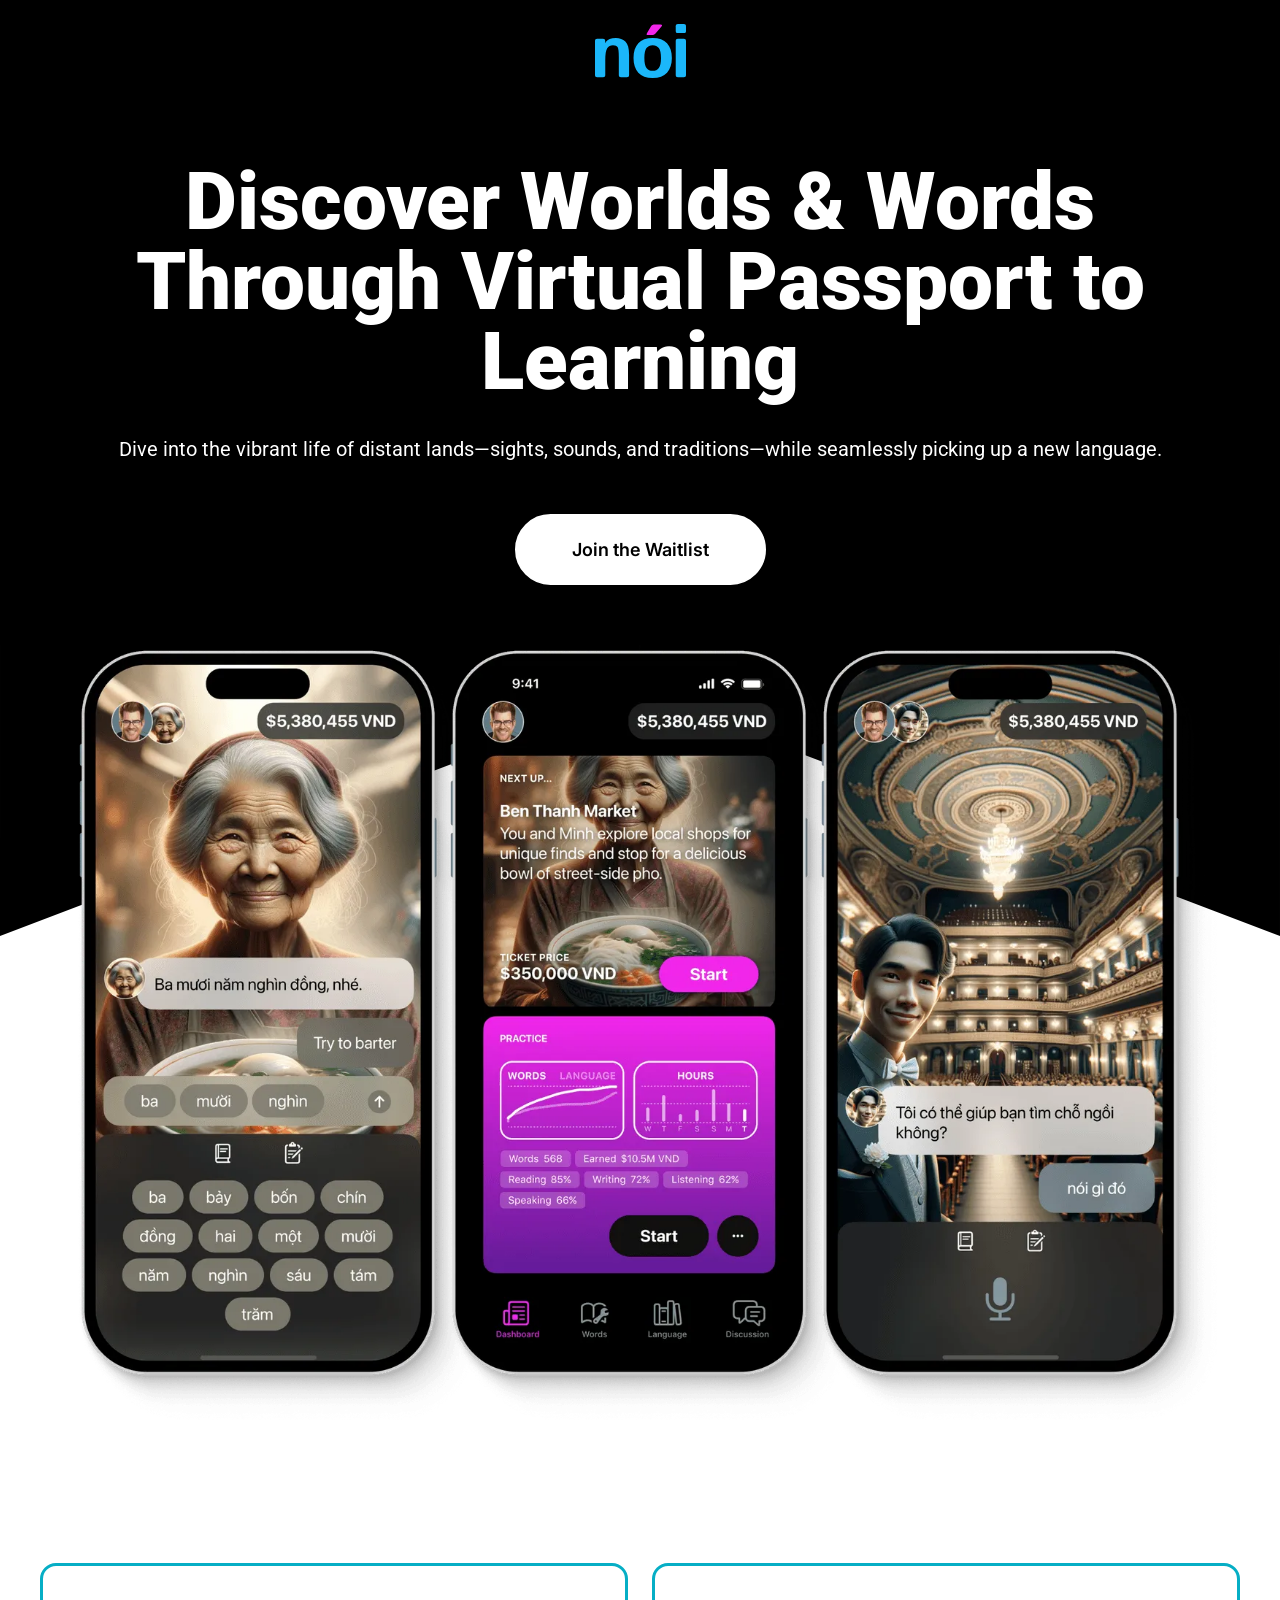
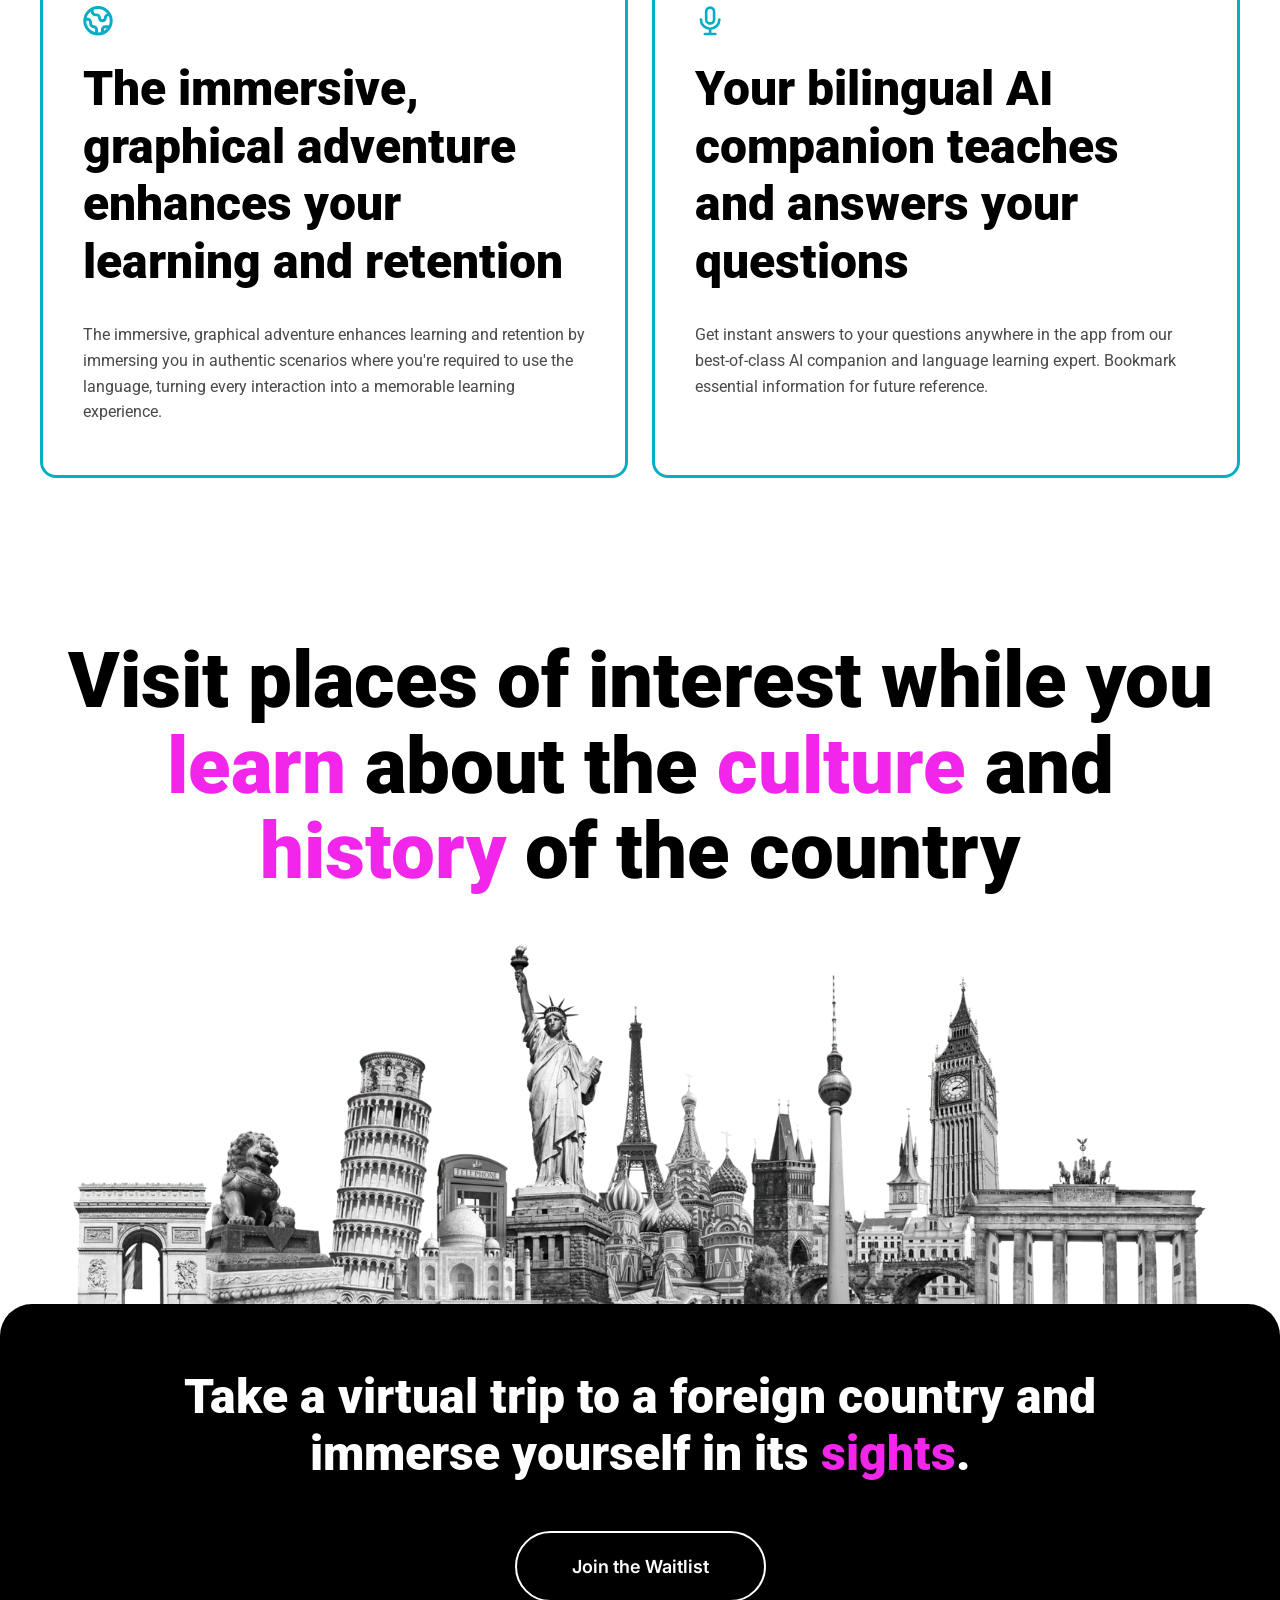
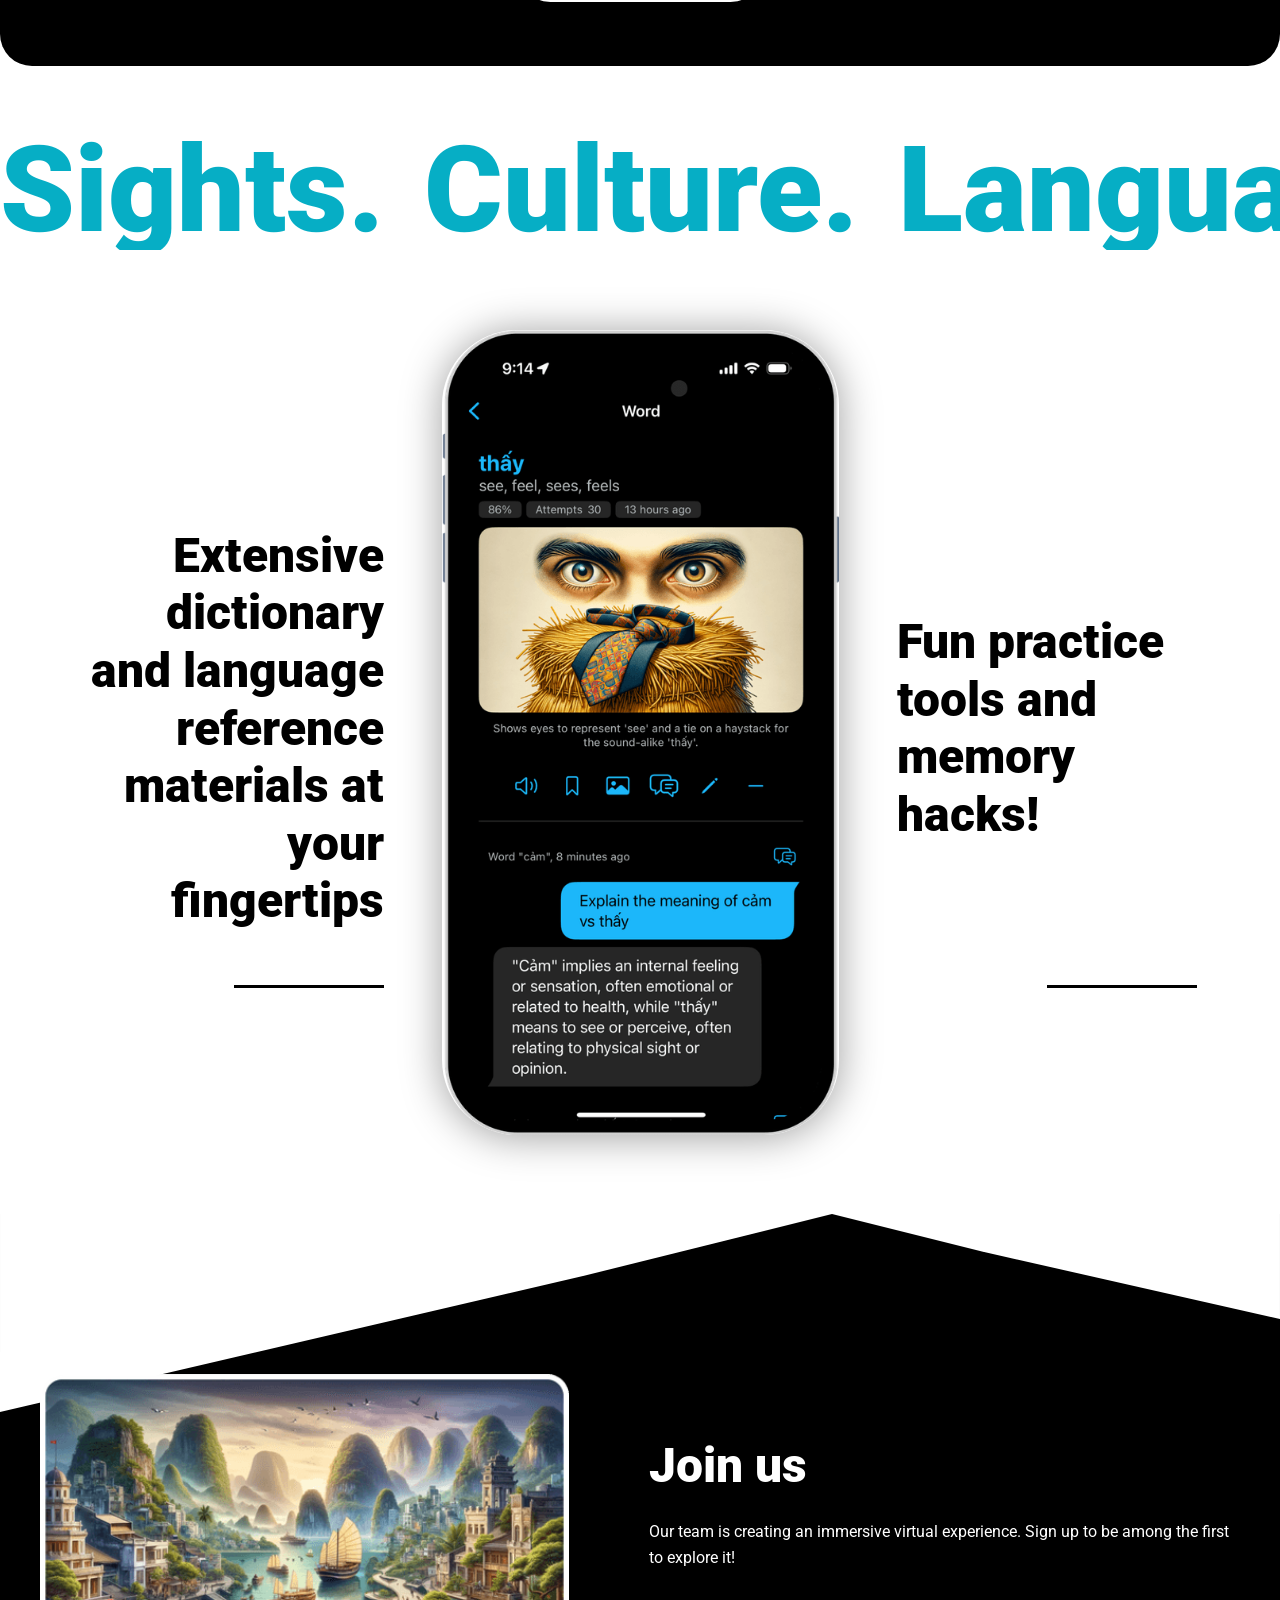
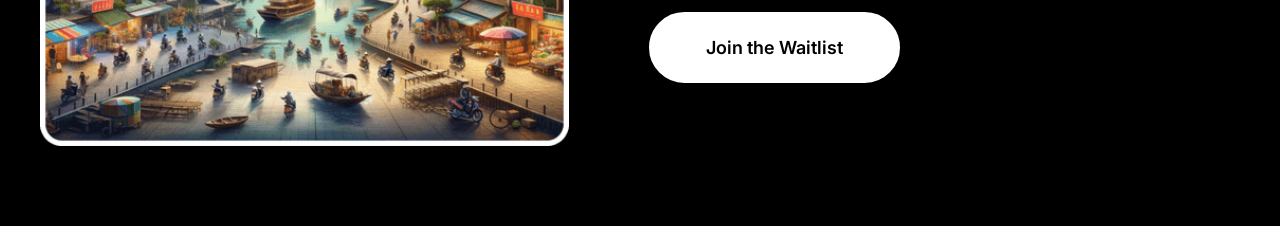
==== noi/index.html @ 8bcb1a82 "Migrate site from Webflow to static HTML/CSS/JS for GitHub Pages - Landing page and Nòi teaser page " ====
<!DOCTYPE html>
<html lang="en">
<head>
  <meta charset="utf-8">
  <title>Nòi</title>
  <meta name="description" content="Dive into the vibrant life of distant lands—sights, sounds, and traditions—while seamlessly picking up a new language.">
  <meta property="og:title" content="Nòi">
  <meta property="og:description" content="Dive into the vibrant life of distant lands—sights, sounds, and traditions—while seamlessly picking up a new language.">
  <meta property="og:type" content="website">
  <meta name="twitter:title" content="Nòi">
  <meta name="twitter:description" content="Dive into the vibrant life of distant lands—sights, sounds, and traditions—while seamlessly picking up a new language.">
  <meta name="twitter:card" content="summary_large_image">
  <meta name="viewport" content="width=device-width, initial-scale=1">
  <link rel="shortcut icon" href="../assets/images/favicon.png" type="image/x-icon">
  <link rel="apple-touch-icon" href="../assets/images/webclip.png">
  <link rel="stylesheet" href="../css/common.css">
  <link rel="stylesheet" href="../css/noi.css">
</head>
<body>
  <div class="ai-page-wrapper">

    <!-- Navigation -->
    <section class="ai-navigation">
      <div class="ai-padding-global">
        <div class="ai-container-small">
          <div class="ai-nav_content">
            <img src="../assets/images/noi-logo.svg" loading="eager" alt="logo" class="ai-logo">
          </div>
        </div>
      </div>
    </section>

    <!-- Main Content -->
    <main class="ai-main-wrapper">

      <!-- Hero -->
      <section class="ai-section_hero">
        <div class="ai-padding-global padding-hero">
          <div class="ai-container-small">
            <div class="ai-hero_content">
              <h1 class="ai-heading-size-large">Discover Worlds &amp; Words Through Virtual Passport to Learning</h1>
              <div class="ai-padding-bottom ai-padding-small">
                <p class="ai-text-size-large">Dive into the vibrant life of distant lands—sights, sounds, and traditions—while seamlessly picking up a new language.</p>
              </div>
              <a href="https://0eppkzy0hpf.typeform.com/to/U9YEm7bx" target="_blank" class="ai-button">Join the Waitlist</a>
            </div>
          </div>
        </div>
      </section>

      <!-- Hero Image with Triangles -->
      <section class="ai-section_hero_image">
        <img src="../assets/images/triangle-left.svg" loading="lazy" alt="" class="ai-hero_triangle">
        <img src="../assets/images/triangle-right.svg" loading="lazy" alt="" class="ai-hero_triangle is-right">
        <div class="ai-padding-global is-hero-image">
          <div class="ai-container-small">
            <div class="ai-hero_image_content">
              <img
                src="../assets/images/noi-hero.webp"
                loading="eager"
                width="1098"
                height="1576"
                alt="3 phones demonstrating service"
                srcset="
                  ../assets/images/responsive/noi-hero-p-500.webp 500w,
                  ../assets/images/responsive/noi-hero-p-800.webp 800w,
                  ../assets/images/responsive/noi-hero-p-1080.webp 1080w,
                  ../assets/images/responsive/noi-hero-p-1600.webp 1600w,
                  ../assets/images/responsive/noi-hero-p-2000.webp 2000w,
                  ../assets/images/noi-hero.webp 2196w"
                sizes="(max-width: 767px) 100vw, 92vw"
                class="ai-hero-image">
            </div>
          </div>
        </div>
      </section>

      <!-- Immersive Features (2-column grid) -->
      <section class="ai-section_home_immersive">
        <div class="ai-padding-global ai-padding-section-medium">
          <div class="ai-container-small">
            <div class="ai-home_immersive_content">
              <div class="ai-home_immersive_itme">
                <img src="../assets/images/icon-immersive.svg" loading="lazy" alt="" class="ai-icon-small">
                <h2 class="ai-heading-size-medium">The immersive, graphical adventure enhances your learning and retention</h2>
                <p class="ai-text-size-medium ai-text-color-gray">The immersive, graphical adventure enhances learning and retention by immersing you in authentic scenarios where you&#x27;re required to use the language, turning every interaction into a memorable learning experience.</p>
              </div>
              <div class="ai-home_immersive_itme">
                <img src="../assets/images/icon-ai.svg" loading="lazy" alt="" class="ai-icon-small">
                <h2 class="ai-heading-size-medium">Your bilingual AI companion teaches and answers your questions</h2>
                <p class="ai-text-size-medium ai-text-color-gray">Get instant answers to your questions anywhere in the app from our best-of-class AI companion and language learning expert. Bookmark essential information for future reference.</p>
              </div>
            </div>
          </div>
        </div>
      </section>

      <!-- Visit Places of Interest -->
      <section class="ai-section_home_visit">
        <div class="ai-padding-global ai-padding-section-medium ai-disable-bottom">
          <div class="ai-container-small">
            <div class="ai-home_visit_content">
              <h2 class="ai-heading-size-large is-visit">Visit places of interest while you <span class="ai-text-color-pink">learn </span>about the <span class="ai-text-color-pink">culture </span>and <span class="ai-text-color-pink">history </span>of the country</h2>
            </div>
          </div>
        </div>
        <img
          src="../assets/images/city.webp"
          loading="lazy"
          width="1221"
          height="815"
          alt="image of history of the various countries"
          srcset="
            ../assets/images/responsive/city-p-500.webp 500w,
            ../assets/images/responsive/city-p-800.webp 800w,
            ../assets/images/responsive/city-p-1080.webp 1080w,
            ../assets/images/responsive/city-p-1600.webp 1600w,
            ../assets/images/responsive/city-p-2000.webp 2000w,
            ../assets/images/city.webp 2442w"
          sizes="(max-width: 479px) 93vw, (max-width: 767px) 96vw, 100vw"
          class="ai-home_visit_image">
        <div class="ai-cta_content">
          <h3 class="ai-heading-size-medium text-color-white">Take a virtual trip to a foreign country and immerse yourself in its <span class="ai-text-color-pink">sights</span>.</h3>
          <a href="https://0eppkzy0hpf.typeform.com/to/U9YEm7bx" class="ai-button is-secondary">Join the Waitlist</a>
        </div>
      </section>

      <!-- Marquee -->
      <section class="ai-section_marquee">
        <div class="ai-marquee_content">
          <div class="ai-marquee_mover">
            <div class="ai-marquee_item">
              <div class="ai-marquee_items">
                <div class="ai-marquee_text">Sights.</div>
                <div class="ai-marquee_text">Culture.</div>
                <div class="ai-marquee_text">Language.</div>
                <div class="ai-marquee_text">History.</div>
              </div>
              <div class="ai-marquee_items">
                <div class="ai-marquee_text">Sights.</div>
                <div class="ai-marquee_text">Culture.</div>
                <div class="ai-marquee_text">Language.</div>
                <div class="ai-marquee_text">History.</div>
              </div>
              <div class="ai-marquee_items">
                <div class="ai-marquee_text">Sights.</div>
                <div class="ai-marquee_text">Culture.</div>
                <div class="ai-marquee_text">Language.</div>
                <div class="ai-marquee_text">History.</div>
              </div>
            </div>
            <div class="ai-marquee_item">
              <div class="ai-marquee_items">
                <div class="ai-marquee_text">Sights.</div>
                <div class="ai-marquee_text">Culture.</div>
                <div class="ai-marquee_text">Language.</div>
                <div class="ai-marquee_text">History.</div>
              </div>
              <div class="ai-marquee_items">
                <div class="ai-marquee_text">Sights.</div>
                <div class="ai-marquee_text">Culture.</div>
                <div class="ai-marquee_text">Language.</div>
                <div class="ai-marquee_text">History.</div>
              </div>
              <div class="ai-marquee_items">
                <div class="ai-marquee_text">Sights.</div>
                <div class="ai-marquee_text">Culture.</div>
                <div class="ai-marquee_text">Language.</div>
                <div class="ai-marquee_text">History.</div>
              </div>
            </div>
          </div>
        </div>
      </section>

      <!-- Dictionary / Extensive Section -->
      <section class="ai-section_home_extensive">
        <div class="ai-padding-global ai-padding-section-medium">
          <div class="ai-container-small">
            <div class="ai-home_extendsive_content">
              <div class="ai-home_extendsive_text">
                <h2 class="ai-heading-size-medium is-left">Extensive dictionary and language reference materials at your fingertips</h2>
                <div class="ai-home_extendsive_line ai-is-left"></div>
              </div>
              <img
                src="../assets/images/iphone.png"
                loading="lazy"
                width="397"
                height="1611"
                alt="phone view explaining the service"
                srcset="
                  ../assets/images/responsive/iphone-p-500.png 500w,
                  ../assets/images/iphone.png 794w"
                sizes="(max-width: 479px) 90vw, 37vw"
                class="ai-home_extendsive_image">
              <div class="ai-home_extendsive_text">
                <h2 class="ai-heading-size-medium is-right">Fun practice tools and memory hacks!</h2>
                <div class="ai-home_extendsive_line is-right"></div>
              </div>
            </div>
          </div>
        </div>
      </section>

      <!-- Join Section -->
      <section class="ai-section_join">
        <img src="../assets/images/footer-triangle-left.svg" loading="lazy" alt="" class="ai-join_triangle ai-is-left">
        <img src="../assets/images/footer-triangle-right.svg" loading="lazy" alt="" class="ai-join_triangle">
        <div class="ai-padding-global ai-padding-section-medium double-top disable-double-landscape">
          <div class="ai-container-small">
            <div class="join_content">
              <img
                src="../assets/images/desktop.png"
                loading="lazy"
                width="560"
                height="789"
                alt=""
                srcset="
                  ../assets/images/responsive/desktop-p-500.png 500w,
                  ../assets/images/responsive/desktop-p-800.png 800w,
                  ../assets/images/responsive/desktop-p-1080.png 1080w,
                  ../assets/images/desktop.png 1120w"
                sizes="(max-width: 479px) 90vw, (max-width: 767px) 94vw, (max-width: 991px) 28vw, 29vw"
                class="ai-join_image">
              <div class="ai-join_text">
                <h3 class="ai-heading-size-medium text-color-white text-size-large-landscape">Join us</h3>
                <div class="ai-padding-bottom ai-padding-small">
                  <p class="ai-text-size-medium text-color-white">Our team is creating an immersive virtual experience. Sign up to be among the first to explore it!</p>
                </div>
                <a href="https://0eppkzy0hpf.typeform.com/to/U9YEm7bx" target="_blank" class="ai-button">Join the Waitlist</a>
              </div>
            </div>
          </div>
        </div>
      </section>

    </main>
  </div>
</body>
</html>
---- css/common.css ----
/* ==========================================================================
   common.css — Shared foundation for all pages
   ========================================================================== */

/* Google Fonts */
@import url('https://fonts.googleapis.com/css2?family=Inter:wght@400;600&family=Montserrat:ital,wght@0,100;0,200;0,300;0,400;0,500;0,600;0,700;0,800;0,900;1,100;1,200;1,300;1,400;1,500;1,600;1,700;1,800;1,900&family=Poppins:wght@600&family=Roboto:wght@300;400;700;900&display=swap');

/* ---------- Reset ---------- */
*,
*::before,
*::after {
  box-sizing: border-box;
}

html {
  -webkit-text-size-adjust: 100%;
  text-size-adjust: 100%;
}

body {
  margin: 0;
  padding: 0;
  -webkit-font-smoothing: antialiased;
  -moz-osx-font-smoothing: grayscale;
  font-smoothing: antialiased;
  text-rendering: optimizeLegibility;
  font-family: Roboto, sans-serif;
  font-size: 1rem;
  font-weight: 400;
  line-height: 1.5;
  color: #000;
  background-color: #fff;
}

h1, h2, h3, h4, h5, h6 {
  margin-top: 0;
  margin-bottom: 0.5rem;
  font-weight: bold;
}

p {
  margin-top: 0;
  margin-bottom: 0.625rem;
}

a {
  text-decoration: none;
  color: inherit;
}

img {
  max-width: 100%;
  display: block;
}

/* ---------- CSS Custom Properties ---------- */
:root {
  --white: white;
  --black: black;
  --brand-blue: #1bb7fa;
  --gray: #494949;
  --base-color-brand--blue: #2d62ff;
  --base-color-brand--pink: #dd23bb;
}

/* ---------- Focus state for keyboard navigation ---------- */
*[tabindex]:focus-visible,
input[type="file"]:focus-visible {
  outline: 0.125rem solid #4d65ff;
  outline-offset: 0.125rem;
}

/* ---------- Shared layout utilities ---------- */
.ai-padding-global {
  padding-left: 2.5rem;
  padding-right: 2.5rem;
}

.ai-container-small {
  width: 100%;
  max-width: 80rem;
  margin-left: auto;
  margin-right: auto;
}

.ai-padding-section-medium {
  padding-top: 5rem;
  padding-bottom: 5rem;
}

.ai-padding-bottom {
  padding-top: 0;
  padding-left: 0;
  padding-right: 0;
}

.ai-padding-small {
  padding-bottom: 1rem;
}

/* ---------- Responsive: Tablet ---------- */
@media screen and (max-width: 991px) {
  .ai-padding-section-medium {
    padding-top: 4rem;
    padding-bottom: 4rem;
  }

  .ai-padding-bottom {
    padding-top: 0;
    padding-left: 0;
    padding-right: 0;
  }
}

/* ---------- Responsive: Mobile Landscape ---------- */
@media screen and (max-width: 767px) {
  .ai-padding-global {
    padding-left: 1.5rem;
    padding-right: 1.5rem;
  }

  .ai-padding-section-medium {
    padding-top: 3rem;
    padding-bottom: 3rem;
  }

  .ai-padding-bottom {
    padding-top: 0;
    padding-left: 0;
    padding-right: 0;
  }
}

/* ---------- Responsive: Mobile Portrait ---------- */
@media screen and (max-width: 479px) {
  .ai-padding-bottom {
    padding-top: 0;
    padding-left: 0;
    padding-right: 0;
  }
}
---- css/noi.css ----
/* ==========================================================================
   noi.css — Nòi page styles
   ========================================================================== */

/* ---------- Page structure ---------- */
.ai-page-wrapper {
  overflow: hidden;
}

/* ---------- Navigation ---------- */
.ai-navigation {
  background-color: var(--black);
  padding-top: 1.5rem;
  padding-bottom: 1.5rem;
}

.ai-nav_content {
  justify-content: center;
  align-items: center;
  display: flex;
}

.ai-logo {
  display: block;
}

/* ---------- Hero ---------- */
.ai-section_hero {
  background-color: var(--black);
}

.ai-hero_content {
  grid-row-gap: 1.5rem;
  text-align: center;
  flex-flow: column;
  justify-content: center;
  align-items: center;
  display: flex;
}

.ai-heading-size-large {
  font-family: Roboto, sans-serif;
  font-size: 80px;
  font-weight: 900;
  line-height: 1;
  color: var(--white);
}

.ai-heading-size-large.is-visit {
  font-size: 78px;
  line-height: 1.1;
  color: var(--black);
}

.ai-text-size-large {
  font-family: Roboto, sans-serif;
  color: var(--white);
  font-size: 20px;
}

.ai-button {
  background-color: var(--white);
  color: var(--black);
  border: 2px solid var(--white);
  border-radius: 5rem;
  justify-content: center;
  align-items: center;
  padding: 20px 55px;
  font-family: Inter, sans-serif;
  font-size: 18px;
  font-weight: 600;
  transition: filter 0.2s;
  display: flex;
  cursor: pointer;
  text-decoration: none;
}

.ai-button:hover {
  box-shadow: 0 2px 40px rgba(0, 0, 0, 0.2);
}

.ai-button.is-secondary {
  background-color: transparent;
  color: var(--white);
  border-color: var(--white);
}

.ai-button.is-secondary:hover {
  -webkit-backdrop-filter: blur(20px);
  backdrop-filter: blur(20px);
}

.padding-hero {
  padding-top: 60px;
  padding-bottom: 60px;
}

/* ---------- Hero Image Section ---------- */
.ai-section_hero_image {
  z-index: 1;
  position: relative;
  top: -2px;
}

.ai-hero_triangle {
  width: 50%;
  height: auto;
  position: absolute;
  top: 0%;
  bottom: auto;
  left: 0%;
  right: auto;
}

.ai-hero_triangle.is-right {
  top: 0%;
  bottom: auto;
  left: auto;
  right: 0%;
}

.ai-hero_image_content {
  z-index: 1;
  flex-flow: column;
  justify-content: flex-end;
  align-items: center;
  position: relative;
}

.ai-hero-image {
  object-fit: contain;
  width: 100%;
  height: auto;
  padding-left: 2rem;
}

.is-hero-image {
  position: relative;
}

/* ---------- Immersive Features ---------- */
.ai-section_home_immersive {
  /* No special background needed */
}

.ai-home_immersive_content {
  grid-column-gap: 24px;
  grid-row-gap: 24px;
  grid-template-rows: auto;
  grid-template-columns: 1fr 1fr;
  grid-auto-columns: 1fr;
  display: grid;
}

.ai-home_immersive_itme {
  grid-row-gap: 1.5rem;
  border: 3px solid #06aec5;
  border-radius: 1rem;
  flex-flow: column;
  justify-content: flex-start;
  align-items: flex-start;
  padding: 2.5rem;
  display: flex;
}

.ai-icon-small {
  width: 30px;
  min-width: 30px;
  height: 30px;
  min-height: 30px;
}

.ai-heading-size-medium {
  font-size: max(2.5rem, min(4.5vw, 48px));
  font-weight: 900;
  line-height: 1.2;
}

.ai-heading-size-medium.text-color-white {
  color: var(--white);
}

.ai-heading-size-medium.is-left {
  text-align: right;
}

.ai-heading-size-medium.is-right {
  /* default text-align */
}

.ai-heading-size-medium.text-size-large-landscape {
  /* inherits base size */
}

.ai-text-size-medium {
  font-size: 16px;
  line-height: 1.6;
}

.ai-text-color-gray {
  color: var(--gray);
}

/* ---------- Visit / City Section ---------- */
.ai-section_home_visit {
  flex-flow: column;
  justify-content: flex-start;
  align-items: center;
  display: flex;
}

.ai-home_visit_content {
  text-align: center;
  justify-content: center;
  align-items: flex-start;
  display: flex;
}

.ai-home_visit_image {
  width: 100%;
  max-width: 75rem;
  height: auto;
  margin-top: 0;
  margin-left: auto;
  margin-right: auto;
}

.ai-text-color-pink {
  color: #f226ea;
}

.ai-cta_content {
  grid-row-gap: 2.5rem;
  background-color: var(--black);
  text-align: center;
  border-radius: 2rem;
  flex-flow: column;
  justify-content: center;
  align-items: center;
  width: 100%;
  max-width: 80rem;
  padding: 4rem 6rem;
  display: flex;
}

.ai-disable-bottom {
  padding-bottom: 0;
}

.text-color-white {
  color: var(--white);
}

/* ---------- Marquee ---------- */
.ai-section_marquee {
  overflow: hidden;
}

.ai-marquee_content {
  padding-top: 4rem;
}

.ai-marquee_mover {
  display: inline-flex;
  animation: marquee 30s linear infinite;
}

.ai-marquee_item {
  width: auto;
  display: inline-flex;
}

.ai-marquee_items {
  grid-column-gap: 2.5rem;
  width: auto;
  padding-right: 2.5rem;
  display: flex;
}

.ai-marquee_text {
  color: #06aec5;
  flex: none;
  font-size: 120px;
  font-weight: 900;
  line-height: 1;
}

@keyframes marquee {
  0% {
    transform: translateX(0);
  }
  100% {
    transform: translateX(-50%);
  }
}

/* ---------- Dictionary / Extensive Section ---------- */
.ai-section_home_extensive {
  /* No special background */
}

.ai-home_extendsive_content {
  grid-column-gap: 58px;
  justify-content: center;
  align-items: center;
  display: flex;
}

.ai-home_extendsive_image {
  object-fit: contain;
  border-radius: 75px;
  height: auto;
  box-shadow: 0 2px 40px rgba(0, 0, 0, 0.38);
}

.ai-home_extendsive_text {
  flex-flow: column;
  justify-content: center;
  align-items: flex-start;
  width: 25%;
  height: 511.736px;
  display: flex;
  position: relative;
}

.ai-home_extendsive_line {
  background-color: var(--black);
  width: 150px;
  height: 3px;
  margin-top: 3rem;
  position: absolute;
  top: auto;
  bottom: 0%;
  left: 0%;
  right: auto;
}

.ai-home_extendsive_line.ai-is-left {
  top: auto;
  bottom: 0%;
  left: auto;
  right: 0%;
}

.ai-home_extendsive_line.is-right {
  top: auto;
  bottom: 0%;
  left: auto;
  right: 0%;
}

/* ---------- Join Section ---------- */
.ai-section_join {
  background-color: var(--black);
  position: relative;
  top: -1px;
}

.join_content {
  z-index: 1;
  grid-column-gap: 80px;
  justify-content: space-between;
  display: flex;
  position: relative;
}

.ai-join_image {
  width: 50%;
  height: auto;
}

.ai-join_text {
  grid-row-gap: 1rem;
  flex-flow: column;
  justify-content: center;
  align-items: flex-start;
  display: flex;
}

.ai-join_triangle {
  width: 65%;
  position: absolute;
  bottom: auto;
  left: 0%;
  right: auto;
}

.ai-join_triangle.ai-is-left {
  width: 35%;
  bottom: auto;
  left: auto;
  right: 0%;
}

.double-top {
  padding-top: 10rem;
}

.disable-double-landscape {
  /* Only overridden at mobile breakpoint */
}

/* ---------- Utility: hide classes ---------- */
.hide {
  display: none !important;
}

/* ---------- Responsive: Tablet (max-width: 991px) ---------- */
@media screen and (max-width: 991px) {
  .ai-button {
    width: 100%;
  }

  .ai-home_visit_content {
    width: auto;
  }

  .ai-home_extendsive_content {
    grid-column-gap: 40px;
  }

  .ai-home_extendsive_image {
    width: 40%;
  }

  .join_content {
    grid-column-gap: 60px;
    justify-content: space-between;
    align-items: flex-start;
  }

  .ai-join_image {
    object-fit: contain;
  }

  .ai-marquee_items {
    width: auto;
  }

  .ai-marquee_text {
    font-size: 100px;
  }

  .hide-tablet {
    display: none;
  }
}

/* ---------- Responsive: Mobile Landscape (max-width: 767px) ---------- */
@media screen and (max-width: 767px) {
  .ai-padding-global.ai-padding-section-medium.double-top.disable-double-landscape {
    padding-top: 2rem;
    padding-bottom: 8rem;
  }

  .ai-padding-global.padding-hero {
    padding-top: 40px;
    padding-bottom: 40px;
  }

  .ai-text-size-large {
    text-wrap: pretty;
    font-size: 18px;
  }

  .ai-button.is-secondary {
    font-weight: 700;
  }

  .ai-hero-image {
    width: 150%;
    max-width: none;
    position: relative;
    left: -25%;
  }

  .ai-home_immersive_content {
    grid-template-rows: auto auto;
    grid-template-columns: 1fr;
  }

  .ai-home_immersive_itme {
    padding: 20px;
  }

  .ai-heading-size-medium {
    font-size: 26px;
  }

  .ai-heading-size-medium.text-color-white.text-size-large-landscape {
    font-size: 48px;
  }

  .ai-heading-size-medium.is-left {
    text-align: left;
    font-size: 48px;
  }

  .ai-heading-size-medium.is-right {
    text-align: right;
    font-size: 48px;
  }

  .ai-heading-size-large {
    text-wrap: pretty;
    font-size: 32px;
  }

  .ai-heading-size-large.is-visit {
    font-size: 2rem;
  }

  .ai-section_home_visit {
    padding-left: 1rem;
    padding-right: 1rem;
  }

  .ai-cta_content {
    grid-row-gap: 1.5rem;
    border-radius: 1rem;
    padding: 2.5rem 1rem;
  }

  .ai-home_extendsive_content {
    grid-row-gap: 40px;
    flex-flow: column;
  }

  .ai-home_extendsive_text {
    text-align: left;
    width: auto;
    height: auto;
    margin-left: auto;
    padding-bottom: 56px;
  }

  .ai-home_extendsive_line.ai-is-left {
    top: auto;
    bottom: 0%;
    left: 0%;
    right: auto;
  }

  .ai-home_extendsive_line.is-right {
    top: auto;
    bottom: 0%;
    left: auto;
    right: 0%;
  }

  .join_content {
    grid-row-gap: 64px;
    flex-flow: column;
  }

  .ai-join_image {
    width: 100%;
  }

  .ai-marquee_text {
    font-size: 50px;
  }

  .hide-mobile-landscape {
    display: none !important;
  }
}

/* ---------- Responsive: Mobile Portrait (max-width: 479px) ---------- */
@media screen and (max-width: 479px) {
  .ai-button,
  .ai-button.is-secondary {
    line-height: 1.1;
  }

  .ai-text-size-medium.ai-text-color-gray {
    text-wrap: pretty;
  }

  .ai-navigation {
    padding-top: 0.9rem;
    padding-bottom: 0.9rem;
  }

  .ai-logo {
    width: 67px;
  }

  .ai-hero_content {
    grid-row-gap: 1.5rem;
  }

  .ai-hero-image {
    width: 206%;
    left: -52%;
  }

  .ai-heading-size-medium.is-left {
    font-size: 48px;
    line-height: 1.1;
  }

  .ai-heading-size-medium.is-right {
    font-size: 48px;
    font-weight: 900;
    line-height: 1.1;
  }

  .ai-home_extendsive_image {
    width: 100%;
  }

  .hide-mobile-portrait {
    display: none !important;
  }
}
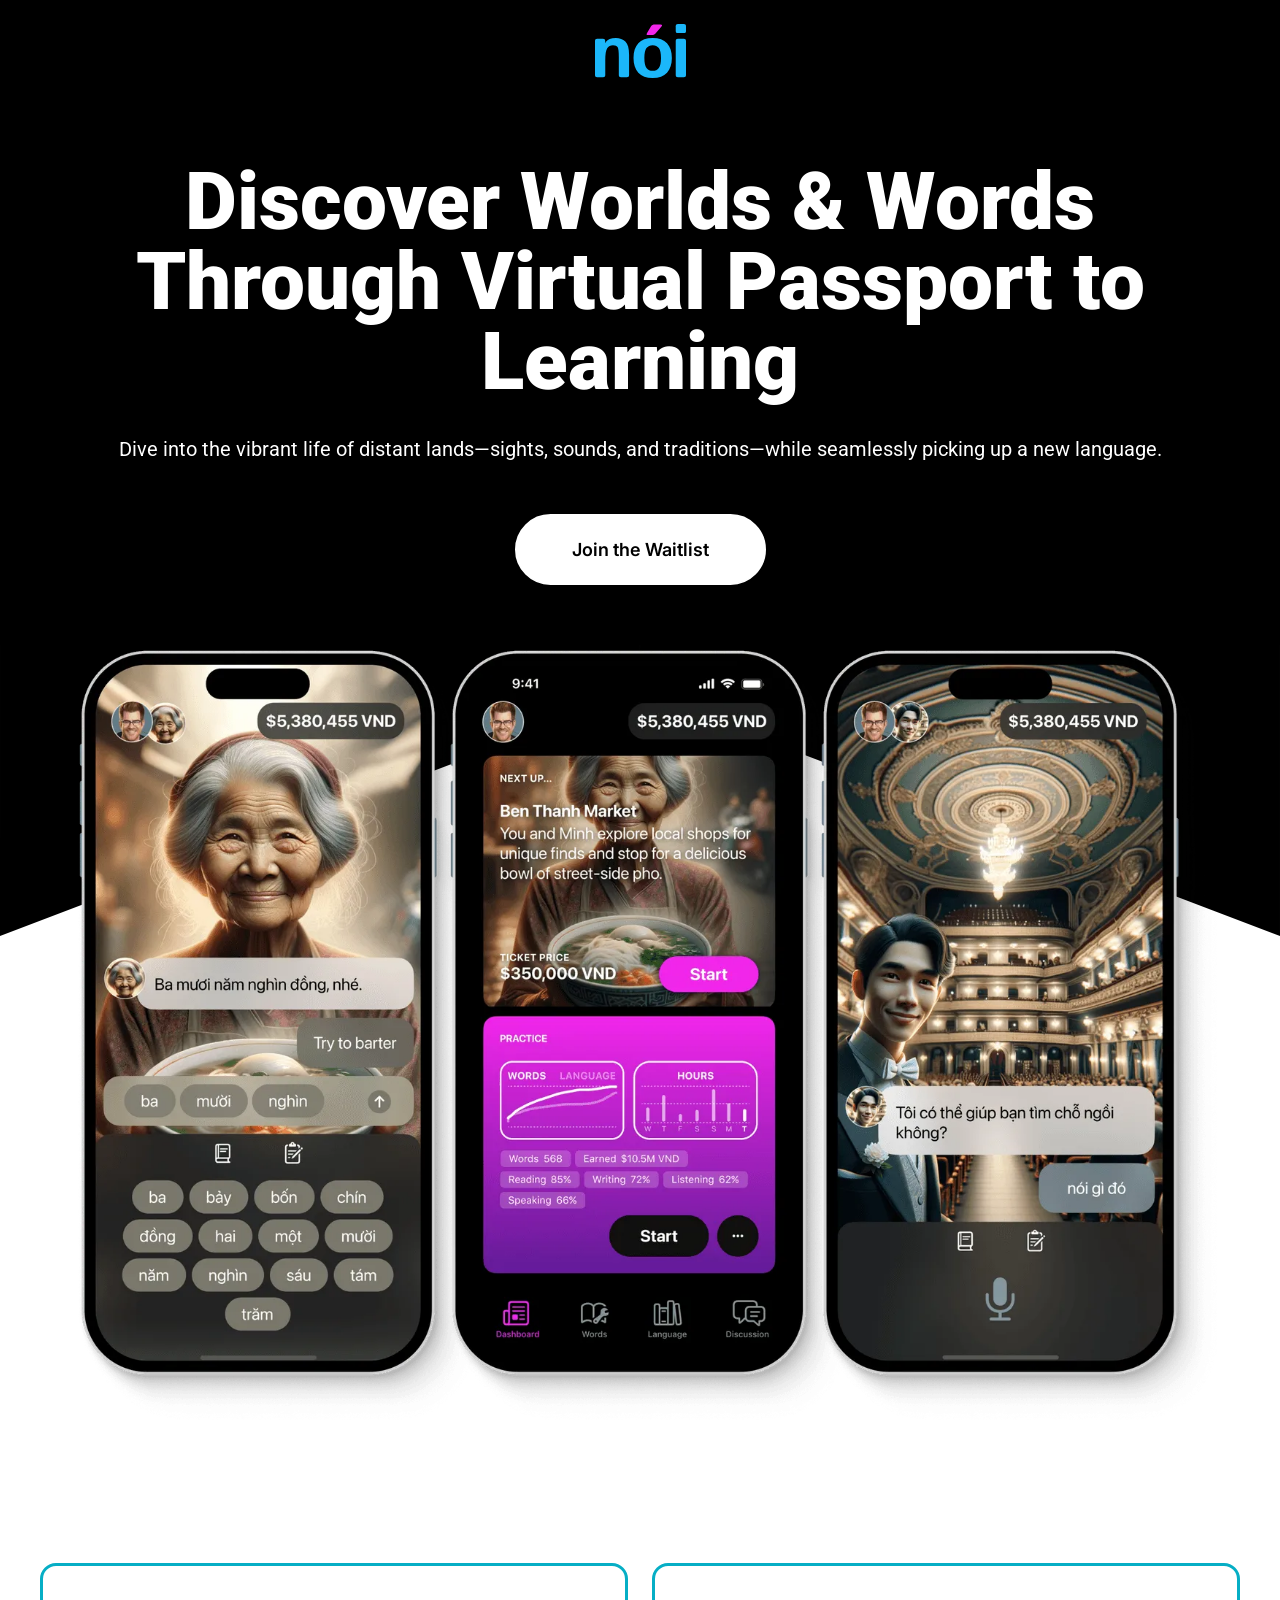
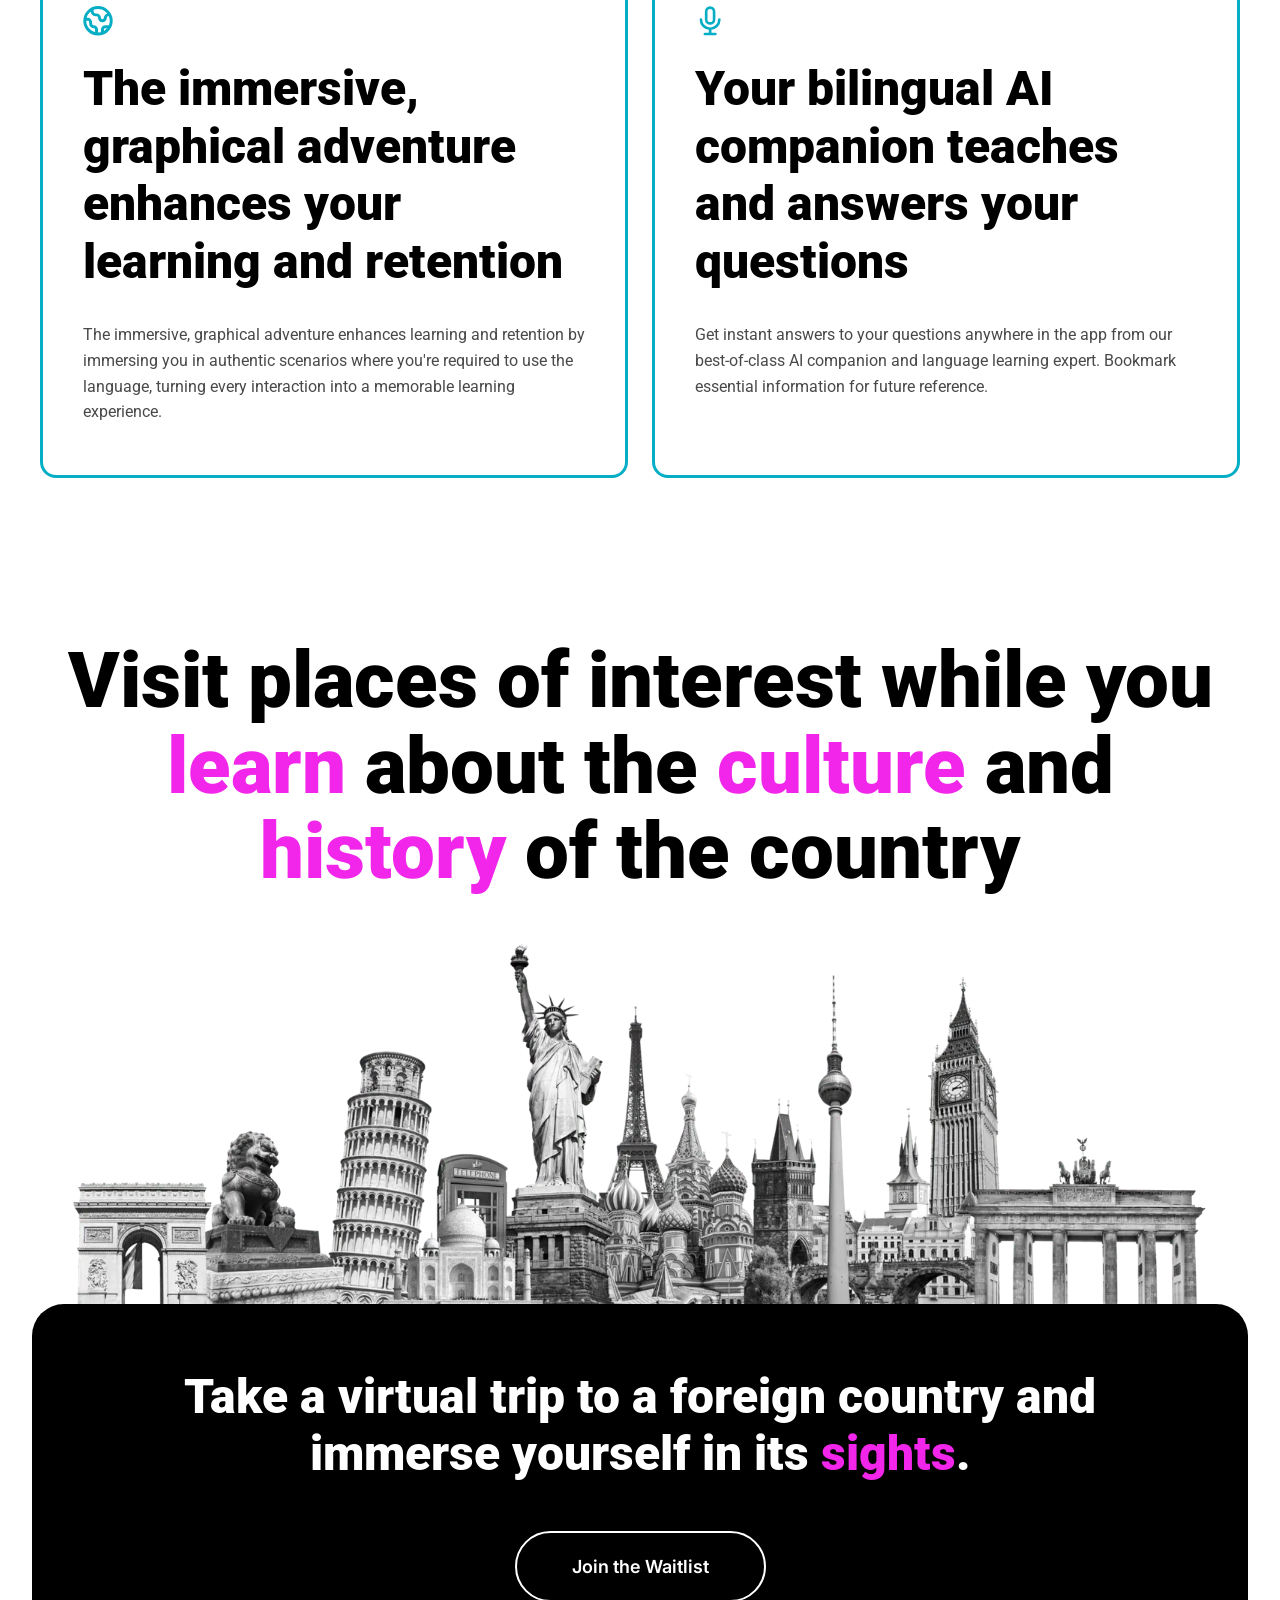
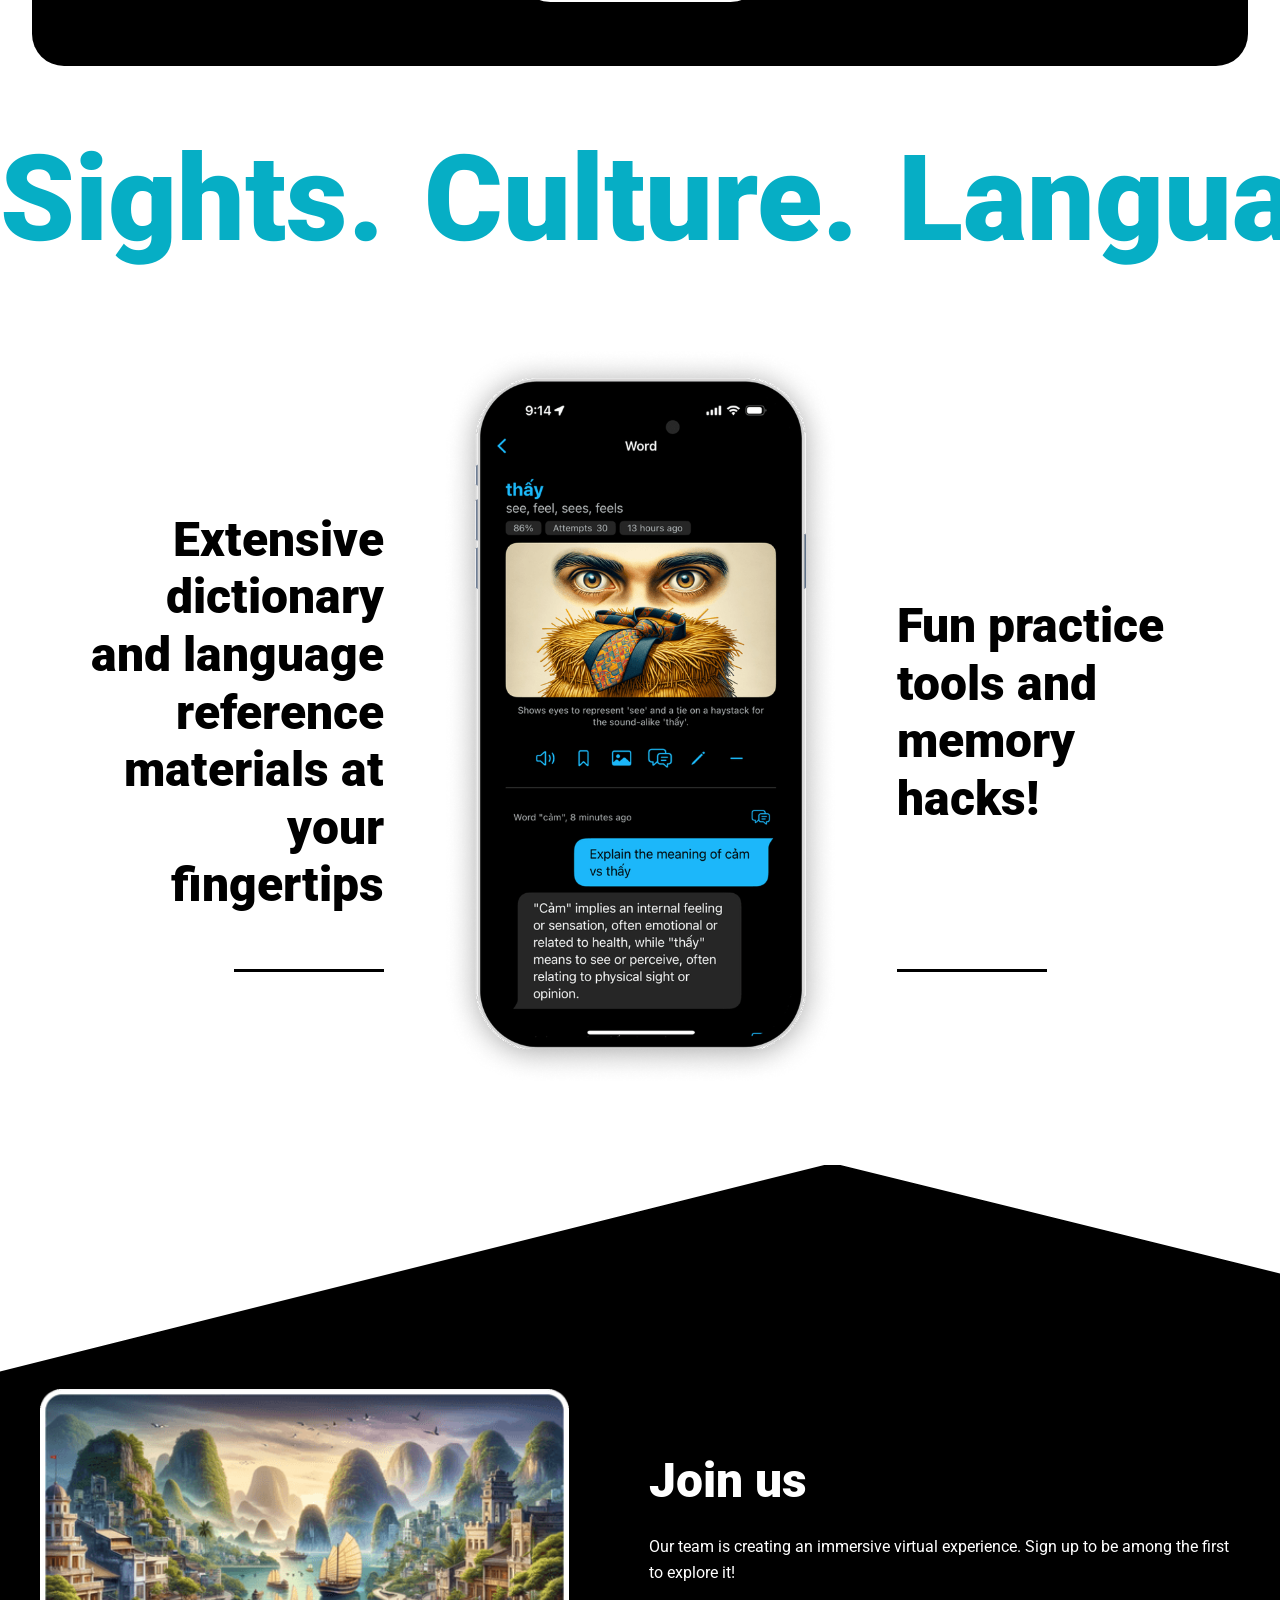
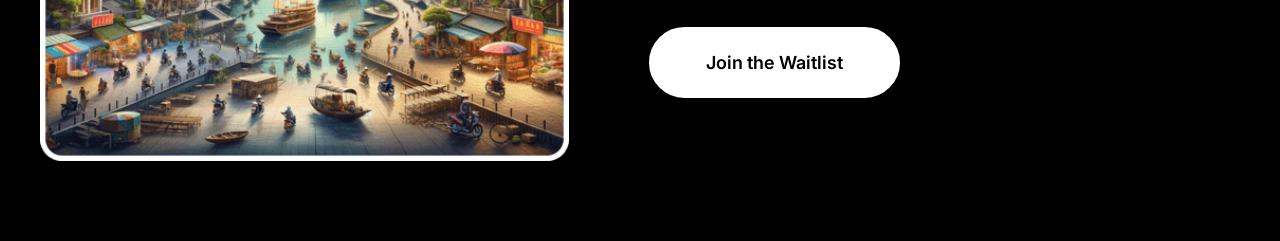
==== commit b093a4fe: "Fix join section angle artifacts and enlarge phone mockup on mobile - Replace SVG triangle overlays " ====
--- a/noi/index.html
+++ b/noi/index.html
@@ -204,8 +204,6 @@
 
       <!-- Join Section -->
       <section class="ai-section_join">
-        <img src="../assets/images/footer-triangle-left.svg" loading="lazy" alt="" class="ai-join_triangle ai-is-left">
-        <img src="../assets/images/footer-triangle-right.svg" loading="lazy" alt="" class="ai-join_triangle">
         <div class="ai-padding-global ai-padding-section-medium double-top disable-double-landscape">
           <div class="ai-container-small">
             <div class="join_content">
--- a/css/noi.css
+++ b/css/noi.css
@@ -207,6 +207,7 @@
   justify-content: flex-start;
   align-items: center;
   display: flex;
+  box-sizing: border-box;
 }
 
 .ai-home_visit_content {
@@ -237,8 +238,9 @@
   flex-flow: column;
   justify-content: center;
   align-items: center;
-  width: 100%;
   max-width: 80rem;
+  margin-left: 2rem;
+  margin-right: 2rem;
   padding: 4rem 6rem;
   display: flex;
 }
@@ -282,7 +284,7 @@
   flex: none;
   font-size: 120px;
   font-weight: 900;
-  line-height: 1;
+  line-height: 1.15;
 }
 
 @keyframes marquee {
@@ -296,7 +298,7 @@
 
 /* ---------- Dictionary / Extensive Section ---------- */
 .ai-section_home_extensive {
-  /* No special background */
+  overflow: hidden;
 }
 
 .ai-home_extendsive_content {
@@ -308,9 +310,7 @@
 
 .ai-home_extendsive_image {
   object-fit: contain;
-  border-radius: 75px;
   height: auto;
-  box-shadow: 0 2px 40px rgba(0, 0, 0, 0.38);
 }
 
 .ai-home_extendsive_text {
@@ -329,31 +329,35 @@
   height: 3px;
   margin-top: 3rem;
   position: absolute;
-  top: auto;
-  bottom: 0%;
-  left: 0%;
+  bottom: 0;
+}
+
+.ai-home_extendsive_line.ai-is-left {
+  right: 0;
+  left: auto;
+}
+
+.ai-home_extendsive_line.is-right {
+  left: 0;
   right: auto;
-}
-
-.ai-home_extendsive_line.ai-is-left {
-  top: auto;
-  bottom: 0%;
-  left: auto;
-  right: 0%;
-}
-
-.ai-home_extendsive_line.is-right {
-  top: auto;
-  bottom: 0%;
-  left: auto;
-  right: 0%;
 }
 
 /* ---------- Join Section ---------- */
 .ai-section_join {
   background-color: var(--black);
   position: relative;
-  top: -1px;
+}
+
+.ai-section_join::before {
+  content: '';
+  position: absolute;
+  top: -2px;
+  left: -1px;
+  right: -1px;
+  height: calc(16vw + 4px);
+  background: var(--white);
+  clip-path: polygon(0 0, 0 100%, 65% 0, 100% 53%, 100% 0);
+  z-index: 1;
 }
 
 .join_content {
@@ -377,23 +381,8 @@
   display: flex;
 }
 
-.ai-join_triangle {
-  width: 65%;
-  position: absolute;
-  bottom: auto;
-  left: 0%;
-  right: auto;
-}
-
-.ai-join_triangle.ai-is-left {
-  width: 35%;
-  bottom: auto;
-  left: auto;
-  right: 0%;
-}
-
 .double-top {
-  padding-top: 10rem;
+  padding-top: calc(15vw + 2rem);
 }
 
 .disable-double-landscape {
@@ -518,12 +507,19 @@
   .ai-cta_content {
     grid-row-gap: 1.5rem;
     border-radius: 1rem;
+    width: auto;
+    margin-left: 1rem;
+    margin-right: 1rem;
     padding: 2.5rem 1rem;
   }
 
   .ai-home_extendsive_content {
     grid-row-gap: 40px;
     flex-flow: column;
+  }
+
+  .ai-home_extendsive_image {
+    width: 50%;
   }
 
   .ai-home_extendsive_text {
@@ -542,10 +538,8 @@
   }
 
   .ai-home_extendsive_line.is-right {
-    top: auto;
-    bottom: 0%;
+    right: 0;
     left: auto;
-    right: 0%;
   }
 
   .join_content {
@@ -606,10 +600,6 @@
     line-height: 1.1;
   }
 
-  .ai-home_extendsive_image {
-    width: 100%;
-  }
-
   .hide-mobile-portrait {
     display: none !important;
   }
